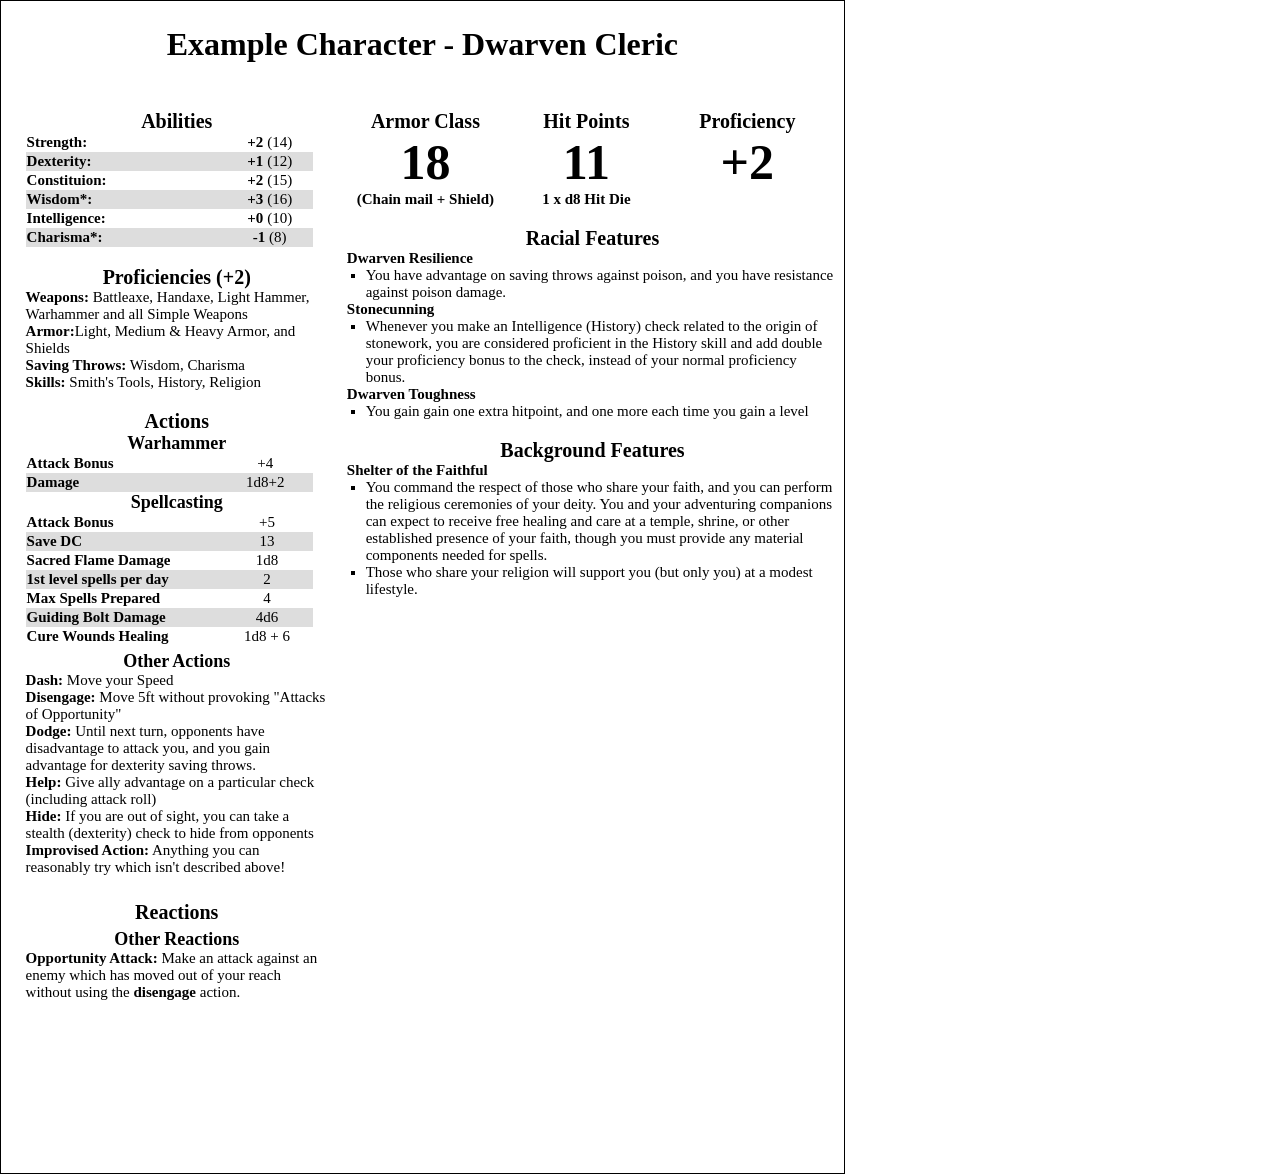
==== CharacterSheet.html @ 262603ab "First Release" ====
<html>
	<head>
		<link rel="stylesheet" type="text/css" href="CharacterSheet.css">
		<script src="scripts.js"></script>
	</head>
	<body>
		<div id="characterSheet">
			<h1><span id="name" class="title">Rogie - Halfing Fighter</span></h1>
			<div class="section empty">
				Tools: <span id="export_button" class="button">export</span>
				<span id="import_button" class="button">import</span>
				<span id="clear_button" class="button">clear</span>
			</div>
			<div id="mainSection">
				<div id="leftBar">
					<div class="section">
						<h2>Abilities</h2>
						<table>
							<tr>
								<td>Strength<span id="strength_saving_throw">*</span>:</td>
								<td>
									<b id="strength_bonus">
										+0
									</b> 
									(<span id="strength">10</span>)
								</td>
							</tr>
							<tr>
								<td>Dexterity<span id="dexterity_saving_throw">*</span>:</td>
								<td>
									<b id="dexterity_bonus">
										+0
									</b> 
									(<span id="dexterity">10</span>)
								</td>
							</tr>
							<tr>
								<td>Constituion<span id="constituion_saving_throw"></span>:</td>
								<td>
									<b id="constituion_bonus">
										+0
									</b> 
									(<span id="constituion">10</span>)
								</td>
							</tr>
							<tr>
								<td>Wisdom<span id="wisdom_saving_throw"></span>:</td>
								<td>
									<b id="wisdom_bonus">
										+0
									</b> 
									(<span id="wisdom">10</span>)
								</td>
							</tr>
							<tr>
								<td>Intelligence<span id="intelligence_saving_throw"></span>:</td>
								<td>
									<b id="intelligence_bonus">
										+0
									</b> 
									(<span id="intelligence">10</span>)
								</td>
							</tr>
							<tr>
								<td>Charisma<span id="charisma_saving_throw"></span>:</td>
								<td>
									<b id="charisma_bonus">
										+0
									</b> 
									(<span id="charisma">10</span>)
								</td>
							</tr>
						</table>
					</div>
					<div class="section">
						<h2>Proficiencies (<span id="prof_copy">+2</span>)</h2>
						<ul>
							<li><b>Weapons:</b> <span id="weapon_proficiencies">Simple and Martial Weapons</span></li>
							<li><b>Armor:</b><span id="armor_proficiencies">Light Armor, Medium and heavy Armor, and Shields</span></li>
							<li>
								<b>Saving Throws:</b>
								<span id="saving_throw_proficiencies">Dexterity, Strength</span> 
							</li>
							<li>
								<b>Skills:</b>
								<span id="skill_proficiencies">Intimidation, Athletics</span> 
							</li>
						</ul>
					</div>
					<div class="section" id ="actions_section" >
						<h2>Actions<span class="button" id="actions_add">+</span></h2>
						<div id="actions">

						</div>
						<div class="subsection">
							<h3>Other Actions</h3>
							<ul>
								<li><b>Dash:</b> Move your Speed</li>
								<li><b>Disengage:</b> Move 5ft without provoking "Attacks of Opportunity"</li>
								<li><b>Dodge:</b> Until next turn, opponents have disadvantage  to attack you, and you gain advantage for dexterity saving throws. </li>
								<li><b>Help:</b> Give ally advantage on a particular check (including attack roll)</li>
								<li><b>Hide:</b> If you are out of sight, you can take a stealth (dexterity) check to hide from opponents</li>
								<li><b>Improvised Action:</b> Anything you can reasonably try which isn't described above!</li>
							</ul>
						</div>
					</div>
					<div class="section" id="reactions_section">
						<h2>Reactions<span class="button" id="reactions_add">+</span></h2>
						<div id="reactions">

						</div>
						<div class="subsection">
							<h3>Other Reactions</h3>
							<ul>
								<li><b>Opportunity Attack:</b> Make an attack against an enemy which has moved out of your reach without using the <b>disengage</b> action.</li>
							</ul>
						</div>
					</div>

					<div class="section empty" id="bonus_actions_section">
						<h2>Bonus Actions<span class="button" id="bonus_actions_add">+</span></h2>
						<div id="bonus_actions">

						</div>
					</div>

				</div>
				<div id="rightBar">
					<div class="section">
						<div class="coreInfo">
							<h2>Armor Class</h2>
							<div class="bigNumber" id="armor_class">
								15
							</div>
							<div class="extraInfo" id="armor_equiped">
								(Chain Shirt + Shield)
							</div>
						</div>
						<div class="coreInfo">
							<h2>Hit Points</h2>
							<div class="bigNumber" id="hit_points">
								12
							</div>
							<div class="extraInfo" id="hit_die">
								1 x d10 Hit Die
							</div>
						</div>
						<div class="coreInfo">
							<h2>Proficiency</h2>
							<div class="bigNumber" id="proficiency">
								+2
							</div>
						</div>
					</div>
				</div>
			</div>
		</div>
		<script type="application/json" id="default_character">
		  {"name":"Example Character - Dwarven Cleric","armor_class":"18","armor_equiped":"(Chain mail + Shield)","hit_points":"11","hit_die":"1 x d8 Hit Die","proficiency":"+2","weapon_proficiencies":"Battleaxe, Handaxe, Light Hammer, Warhammer and all Simple Weapons","armor_proficiencies":"Light, Medium & Heavy Armor, and Shields","saving_throw_proficiencies":"Wisdom, Charisma","skill_proficiencies":"Smith's Tools, History, Religion","strength":"14","dexterity":"12","constituion":"15","wisdom":"16","charisma":"8","intelligence":"10","racial_features":[{"name":"Dwarven Resilience","description":"You have advantage on saving throws against poison, and you have resistance against poison damage.\n"},{"name":"Stonecunning","description":"Whenever you make an Intelligence (History) check related to the origin of stonework, you are considered proficient in the History skill and add double your proficiency bonus to the check, instead of your normal proficiency bonus.\n"},{"name":"Dwarven Toughness","description":"You gain gain one extra hitpoint, and one more each time you gain a level"}],"background_features":[{"name":"Shelter of the Faithful","description":"You command the respect of those who share your faith, and you can perform the religious ceremonies of your deity. You and your adventuring companions can expect to receive free healing and care at a temple, shrine, or other established presence of your faith, though you must provide any material components needed for spells.\n Those who share your religion will support you (but only you) at a modest lifestyle.\n"}],"actions":[{"name":"Warhammer","info":[{"name":"Attack Bonus","data":"+4"},{"name":"Damage","data":"1d8+2"}]},{"name":"Spellcasting","info":[{"name":"Attack Bonus","data":"+5"},{"name":"Save DC","data":"13"},{"name":"Sacred Flame Damage","data":"1d8"},{"name":"1st level spells per day","data":"2"},{"name":"Max Spells Prepared","data":"4"},{"name":"Guiding Bolt Damage","data":"4d6"},{"name":"Cure Wounds Healing","data":"1d8 + 6"}]}],"bonus_actions":[],"reactions":[]}
		</script>
		<script type="application/json" id="blank_character">
		{"name":"Unnamed Character","armor_class":"10","armor_equiped":"(No Armor)","hit_points":"8","hit_die":"1 x d8 Hit Die","proficiency":"+2","weapon_proficiencies":"None","armor_proficiencies":"None","saving_throw_proficiencies":"None","skill_proficiencies":"None","strength":"10","dexterity":"10","constituion":"10","wisdom":"10","charisma":"10","intelligence":"10","racial_features":[],"background_features":[],"actions":[],"bonus_actions":[],"reactions":[],"class_features":[]}
		</script>
	</body>
</html>
---- CharacterSheet.css ----
body{
	font-family: Rockwell;
	padding:0;
	margin:0;
	font-size: 15px;
   -moz-user-select: -moz-none;
   -khtml-user-select: none;
   -webkit-user-select: none;
   -ms-user-select: none;
   user-select: none;
}

input, select, textarea, button{font-family:inherit;}

h1,h2,h3, .title{
	text-align: center;
	margin: 0;
}

h1, .title{
	margin-bottom: 1cm;
	font-size: 32px;
}

h2{
	font-size: 20px;
}

h3{
	font-size: 18px;
}

div, table, ul{
	/*border: red solid 1px;*/
	padding:0;
	margin:0;
}

tr:nth-child(2n){
	background-color: #DDD;
}

td:nth-child(2n){
	width:30%;
}

ul ul li{
	list-style-type: circle;
}

table{
	width:95%;
	font-size: 15px;
	border-collapse: collapse;
}

td:first-child{
	font-weight: bold;
}

td:not(:first-child){
	text-align: center;
}

.button{
	display: none;
	padding: 1px;
	padding-left: 4px;
	padding-right: 4px;
	margin:3px;
	background: #DDD;
	border-radius: 20px;
	color: rgba(0,0,0,0.5);
	border:solid 1px rgba(0,0,0,0.5);
	font-size: 70%;
}

.button:hover{
	cursor: pointer;
	color: black;
	border:solid 1px black;
}

.section:hover .button{
	display: inline;
}

#characterSheet{
	width:21cm;
	height:29.7cm;
	border: black solid 1px;
	padding:0.65cm;
}

#mainSection{
	position:relative;
}

#leftBar{
	width: 8cm;
}

#leftBar ul{
	list-style-type: none;
}

#rightBar ul{
	list-style-type: square;
	margin-left:0.5cm; 
}

#rightBar{
	width: 13cm;
	position: absolute;
	top:0px;
	left: 7.5cm;
	padding-left: 1cm;
}

.section{
	padding-top:0.25cm;
	padding-bottom:0.25cm;
}
.subsection{
	padding-top:0.15cm;
	padding-bottom:0.15cm;
}

.coreInfo{
	display:inline-block;
	vertical-align: top;
	width:32%;
	font-weight: bold;
}
.coreInfo > *{
	text-align: center;
}
.bigNumber{
	font-size: 50px;
}

.empty{
	size:25%;
	display: none;
	color:gray;
}

div:hover .empty{
	size:100%;
	display: inherit;
}
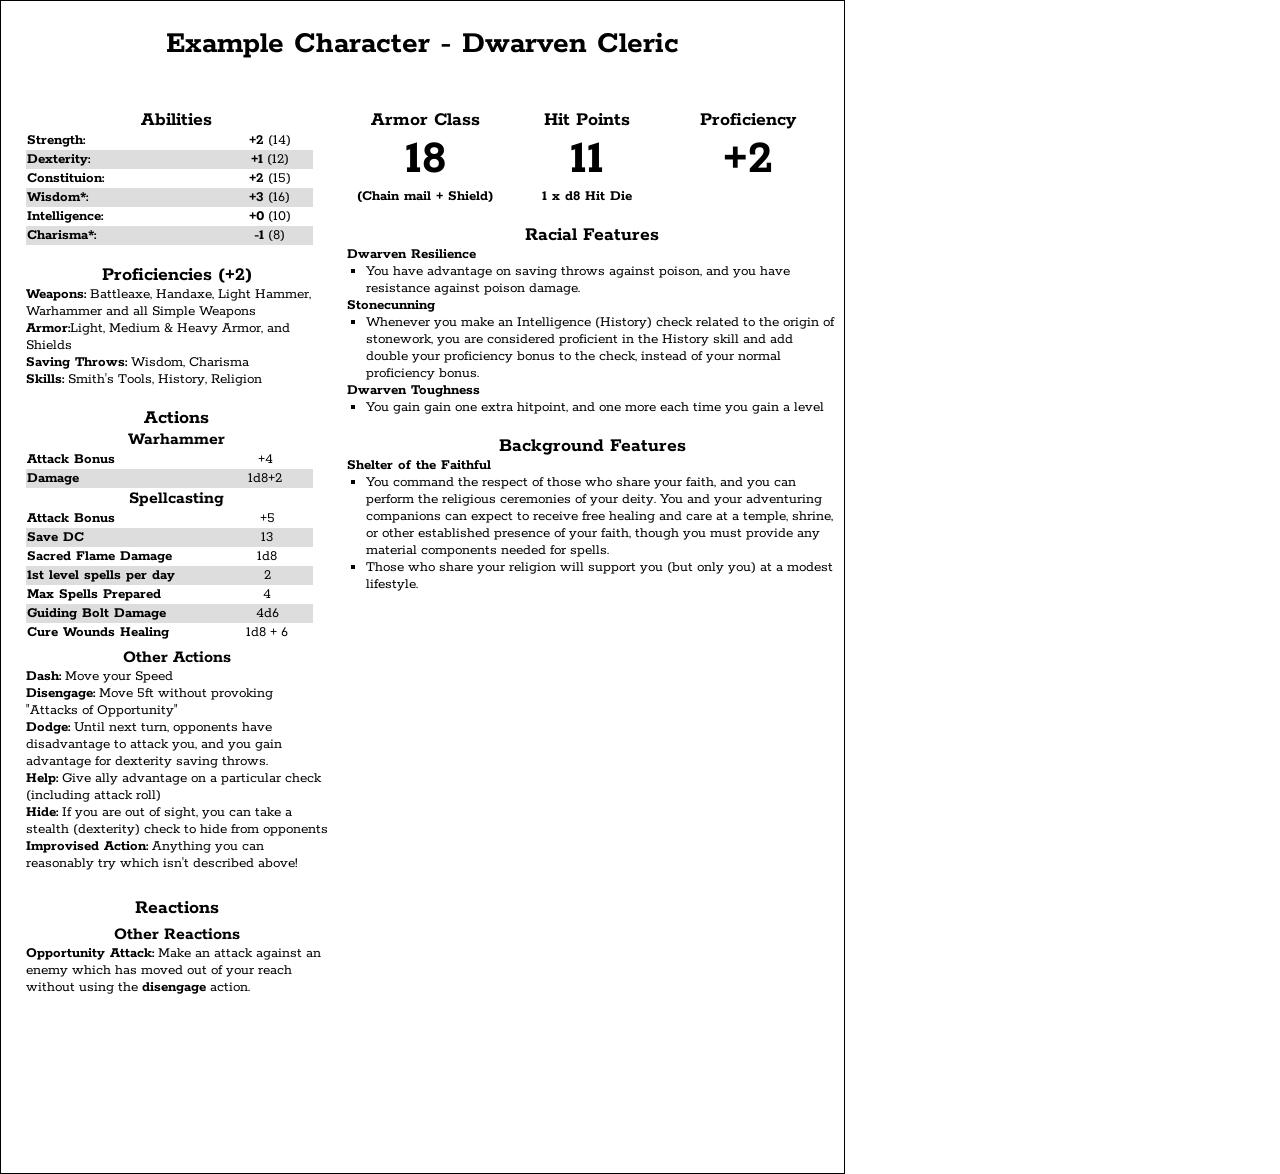
==== commit 45e3e947: "Added notes section for actions, and added backup font" ====
--- a/CharacterSheet.html
+++ b/CharacterSheet.html
@@ -1,6 +1,7 @@
 <html>
 	<head>
 		<link rel="stylesheet" type="text/css" href="CharacterSheet.css">
+		<link href='https://fonts.googleapis.com/css?family=Rokkitt' rel='stylesheet' type='text/css'>
 		<script src="scripts.js"></script>
 	</head>
 	<body>
--- a/CharacterSheet.css
+++ b/CharacterSheet.css
@@ -1,5 +1,5 @@
 body{
-	font-family: Rockwell;
+	font-family: Rockwell,Rokkitt;
 	padding:0;
 	margin:0;
 	font-size: 15px;
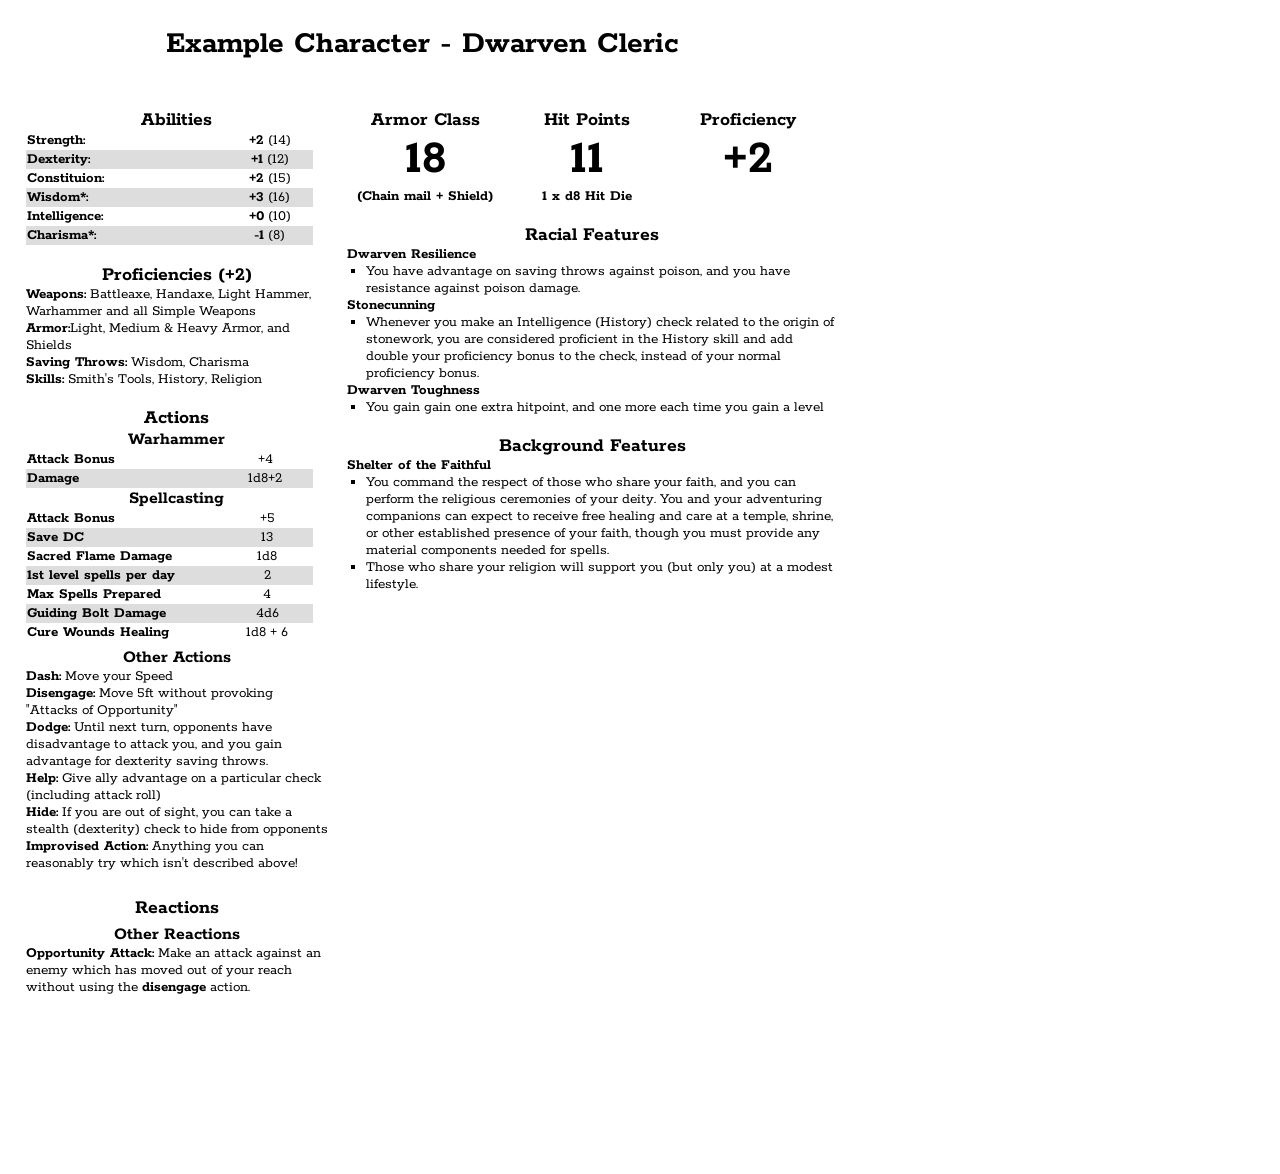
==== commit ab3e3a8a: "Fixed Export features and changed font priorities" ====
--- a/CharacterSheet.html
+++ b/CharacterSheet.html
@@ -93,6 +93,9 @@
 						<div id="actions">
 
 						</div>
+						<div id="actions_notes" class="empty notes">
+							Notes...
+						</div>
 						<div class="subsection">
 							<h3>Other Actions</h3>
 							<ul>
@@ -110,6 +113,9 @@
 						<div id="reactions">
 
 						</div>
+						<div id="reactions_notes" class="empty notes">
+							Notes...
+						</div>
 						<div class="subsection">
 							<h3>Other Reactions</h3>
 							<ul>
@@ -121,7 +127,10 @@
 					<div class="section empty" id="bonus_actions_section">
 						<h2>Bonus Actions<span class="button" id="bonus_actions_add">+</span></h2>
 						<div id="bonus_actions">
-
+							
+						</div>
+						<div id="bonus_actions_notes" class="empty notes">
+							Notes...
 						</div>
 					</div>
 
@@ -156,6 +165,10 @@
 				</div>
 			</div>
 		</div>
+		<div class='popup closed' id='export_popup'>
+			<span class='button' id='import_close'>Close</span>
+			<textarea id='export'></textarea>
+		</div>
 		<script type="application/json" id="default_character">
 		  {"name":"Example Character - Dwarven Cleric","armor_class":"18","armor_equiped":"(Chain mail + Shield)","hit_points":"11","hit_die":"1 x d8 Hit Die","proficiency":"+2","weapon_proficiencies":"Battleaxe, Handaxe, Light Hammer, Warhammer and all Simple Weapons","armor_proficiencies":"Light, Medium & Heavy Armor, and Shields","saving_throw_proficiencies":"Wisdom, Charisma","skill_proficiencies":"Smith's Tools, History, Religion","strength":"14","dexterity":"12","constituion":"15","wisdom":"16","charisma":"8","intelligence":"10","racial_features":[{"name":"Dwarven Resilience","description":"You have advantage on saving throws against poison, and you have resistance against poison damage.\n"},{"name":"Stonecunning","description":"Whenever you make an Intelligence (History) check related to the origin of stonework, you are considered proficient in the History skill and add double your proficiency bonus to the check, instead of your normal proficiency bonus.\n"},{"name":"Dwarven Toughness","description":"You gain gain one extra hitpoint, and one more each time you gain a level"}],"background_features":[{"name":"Shelter of the Faithful","description":"You command the respect of those who share your faith, and you can perform the religious ceremonies of your deity. You and your adventuring companions can expect to receive free healing and care at a temple, shrine, or other established presence of your faith, though you must provide any material components needed for spells.\n Those who share your religion will support you (but only you) at a modest lifestyle.\n"}],"actions":[{"name":"Warhammer","info":[{"name":"Attack Bonus","data":"+4"},{"name":"Damage","data":"1d8+2"}]},{"name":"Spellcasting","info":[{"name":"Attack Bonus","data":"+5"},{"name":"Save DC","data":"13"},{"name":"Sacred Flame Damage","data":"1d8"},{"name":"1st level spells per day","data":"2"},{"name":"Max Spells Prepared","data":"4"},{"name":"Guiding Bolt Damage","data":"4d6"},{"name":"Cure Wounds Healing","data":"1d8 + 6"}]}],"bonus_actions":[],"reactions":[]}
 		</script>
--- a/CharacterSheet.css
+++ b/CharacterSheet.css
@@ -1,5 +1,5 @@
 body{
-	font-family: Rockwell,Rokkitt;
+	font-family: Rokkitt,Rockwell;
 	padding:0;
 	margin:0;
 	font-size: 15px;
@@ -61,9 +61,10 @@
 td:not(:first-child){
 	text-align: center;
 }
-
+.section .button{
+	display: none;
+}
 .button{
-	display: none;
 	padding: 1px;
 	padding-left: 4px;
 	padding-right: 4px;
@@ -88,7 +89,7 @@
 #characterSheet{
 	width:21cm;
 	height:29.7cm;
-	border: black solid 1px;
+	border: white solid 1px;
 	padding:0.65cm;
 }
 
@@ -148,4 +149,34 @@
 div:hover .empty{
 	size:100%;
 	display: inherit;
+}
+
+.notes{
+	padding-top:3px;
+	padding-left:7px;
+	font-size:80%;
+}
+
+.popup{
+	position: absolute;
+	top:0;bottom:0;left:0;right:0;
+	width:300px;
+	height:300px;
+	overflow: hidden;
+	background-color: white;
+	padding: 20px;
+	margin: auto;
+	border-radius: 15px;
+	border: solid black 1px;
+	box-shadow: 5px 5px 5px rgba(0,0,0,0.6);
+}
+
+.popup textarea{
+	width:100%;
+	height:90%;
+	margin-top:10px;
+}
+
+.closed{
+	display:none;
 }
